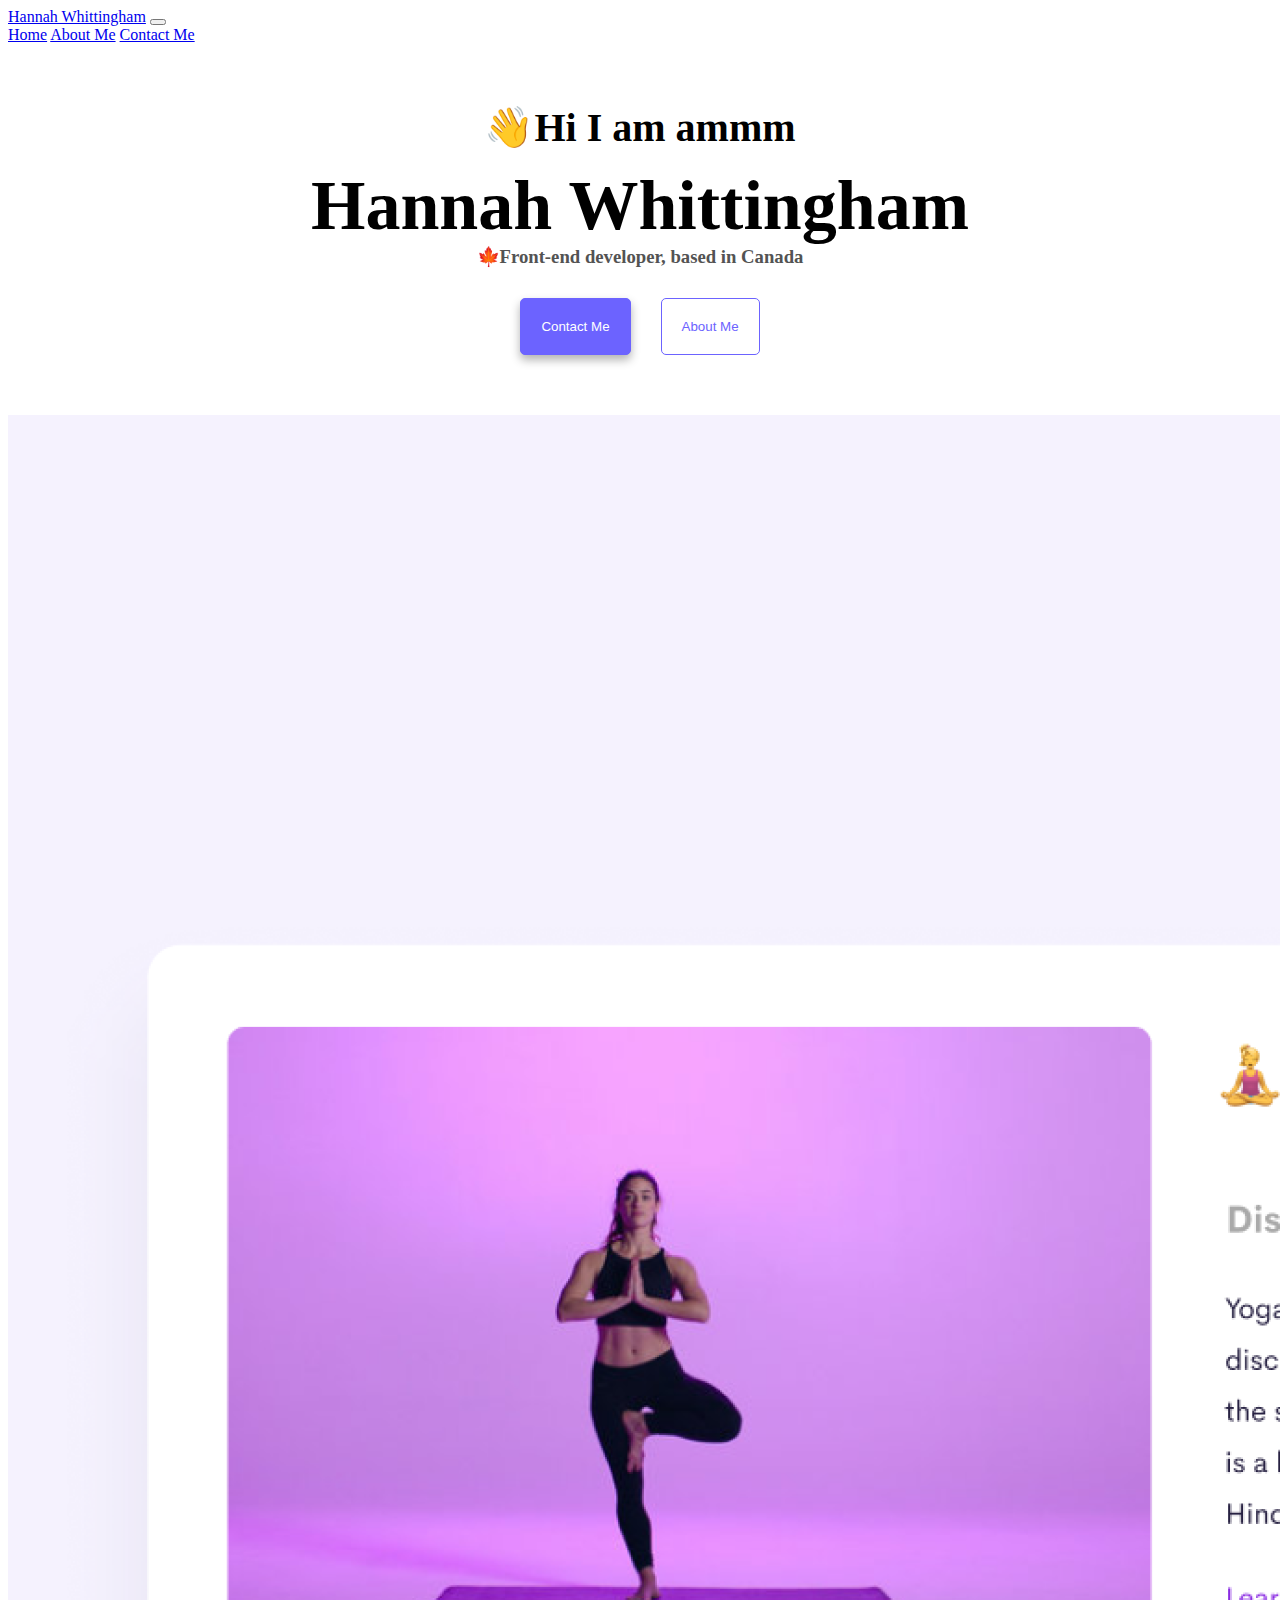
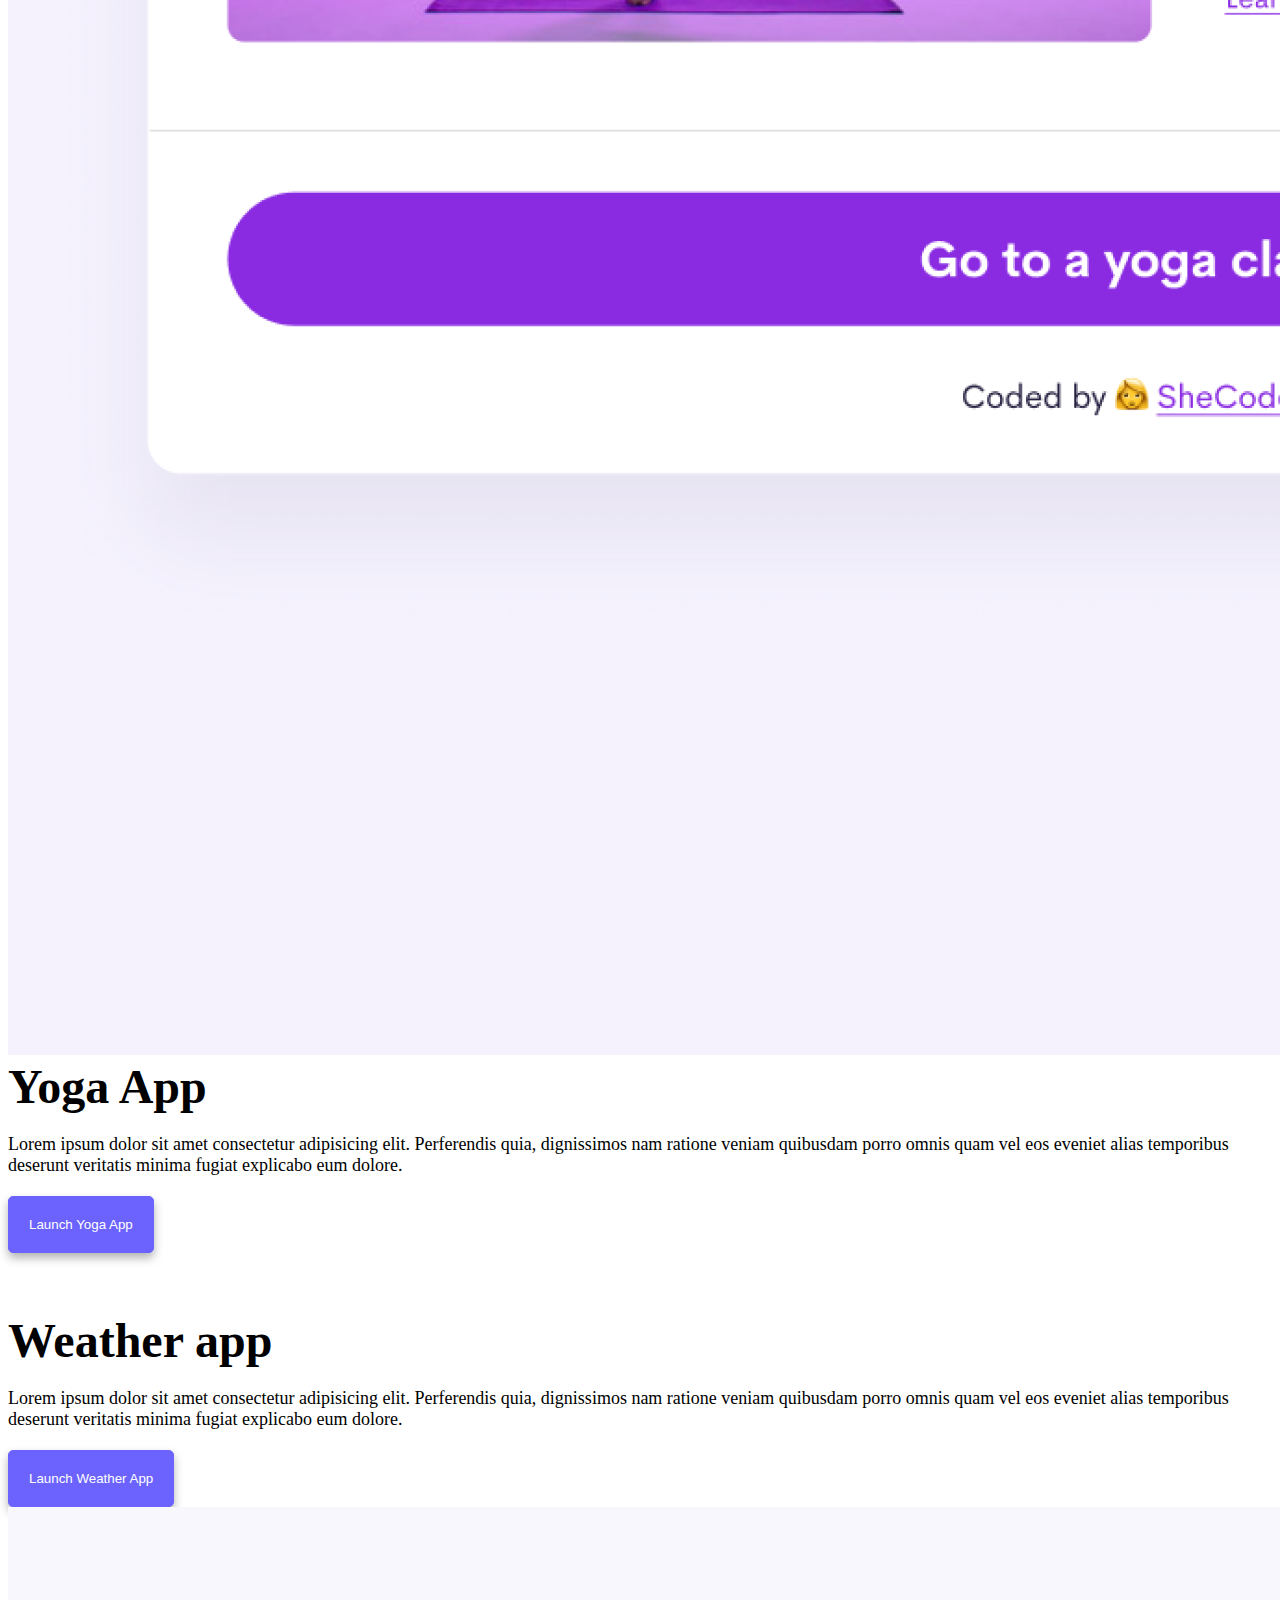
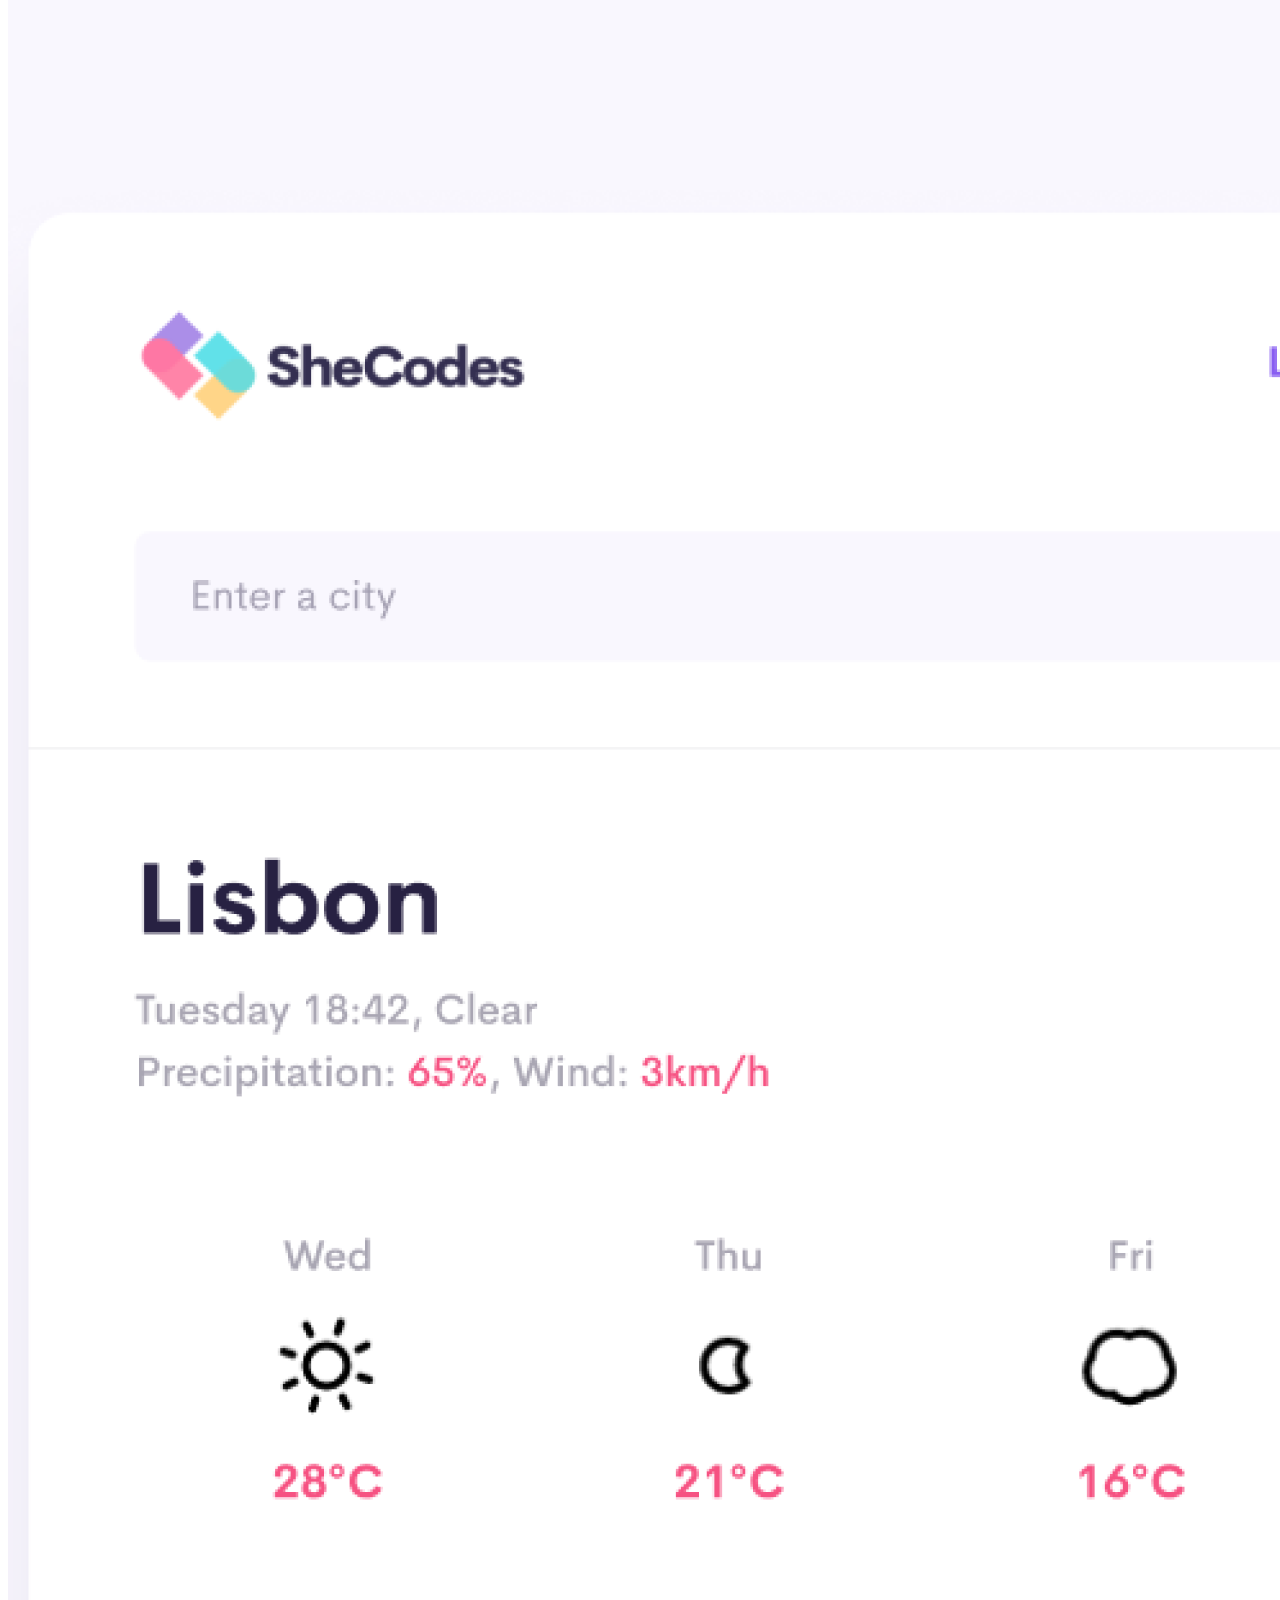
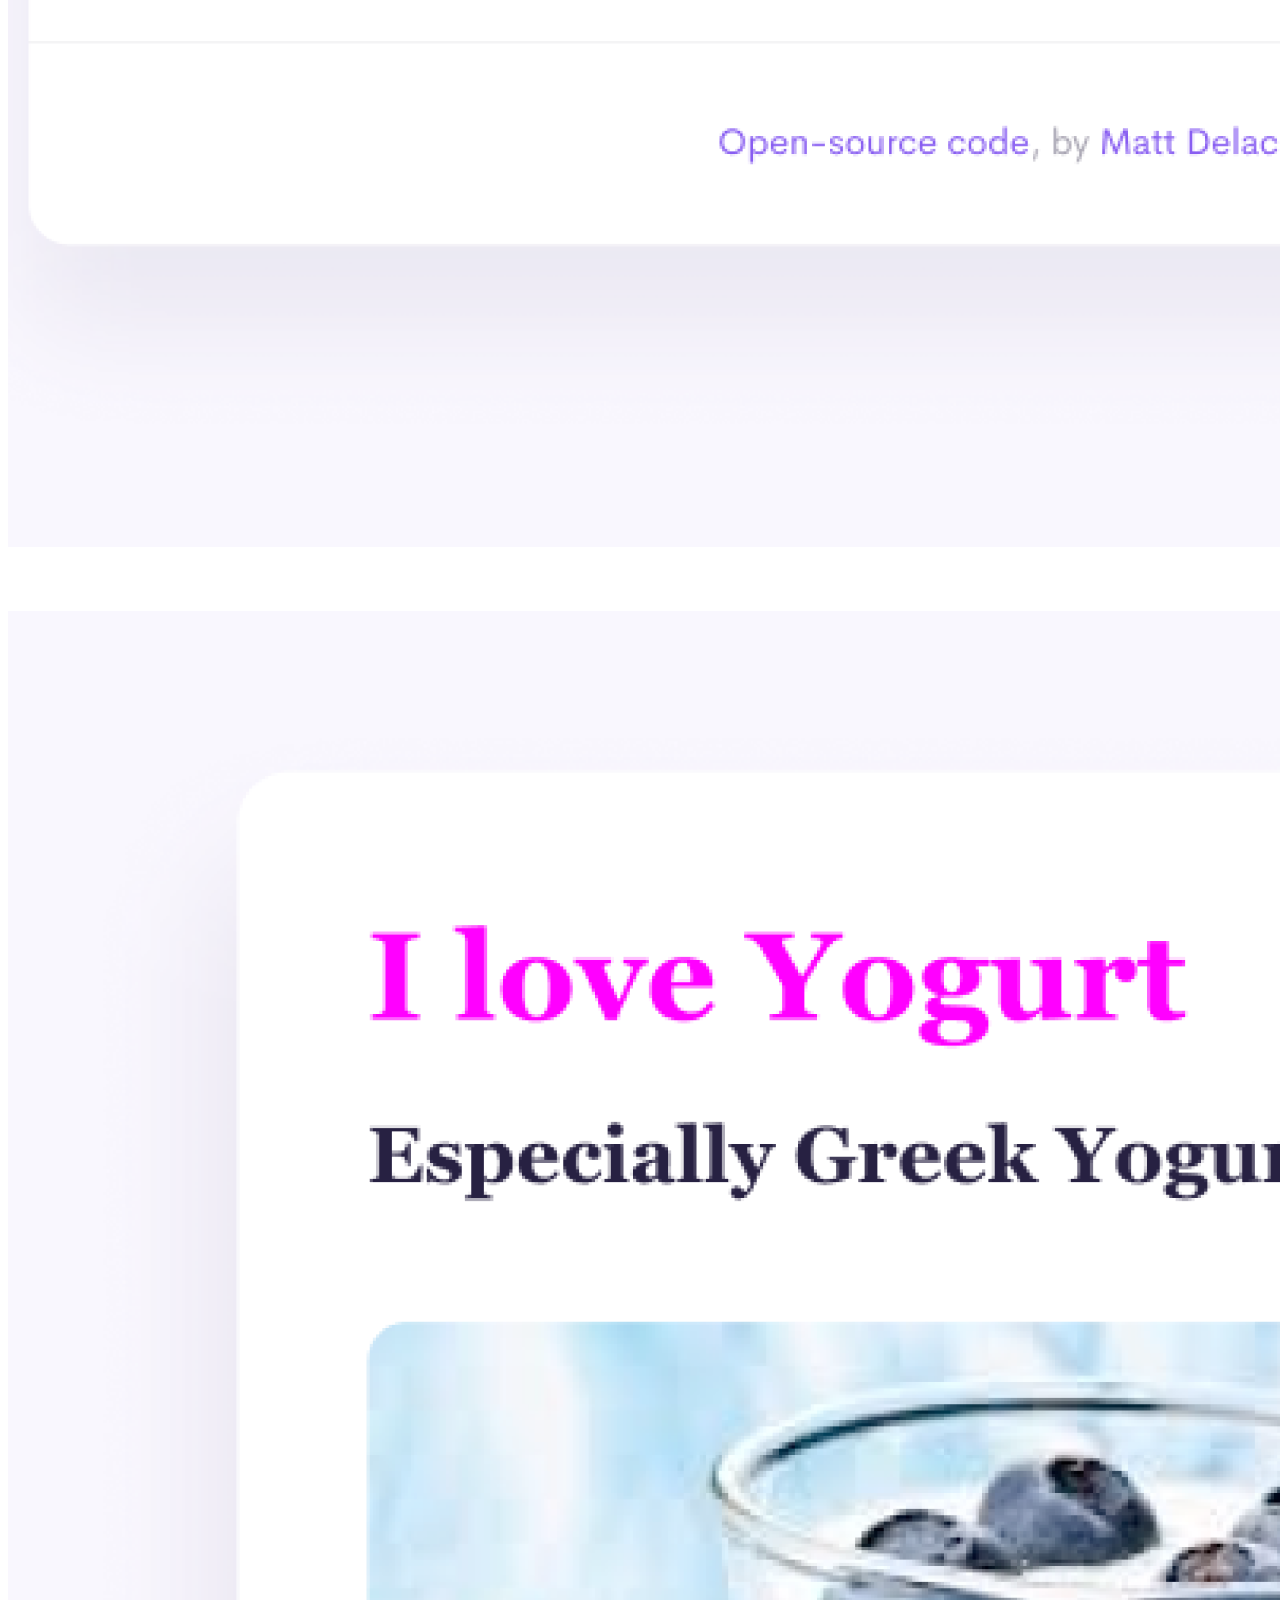
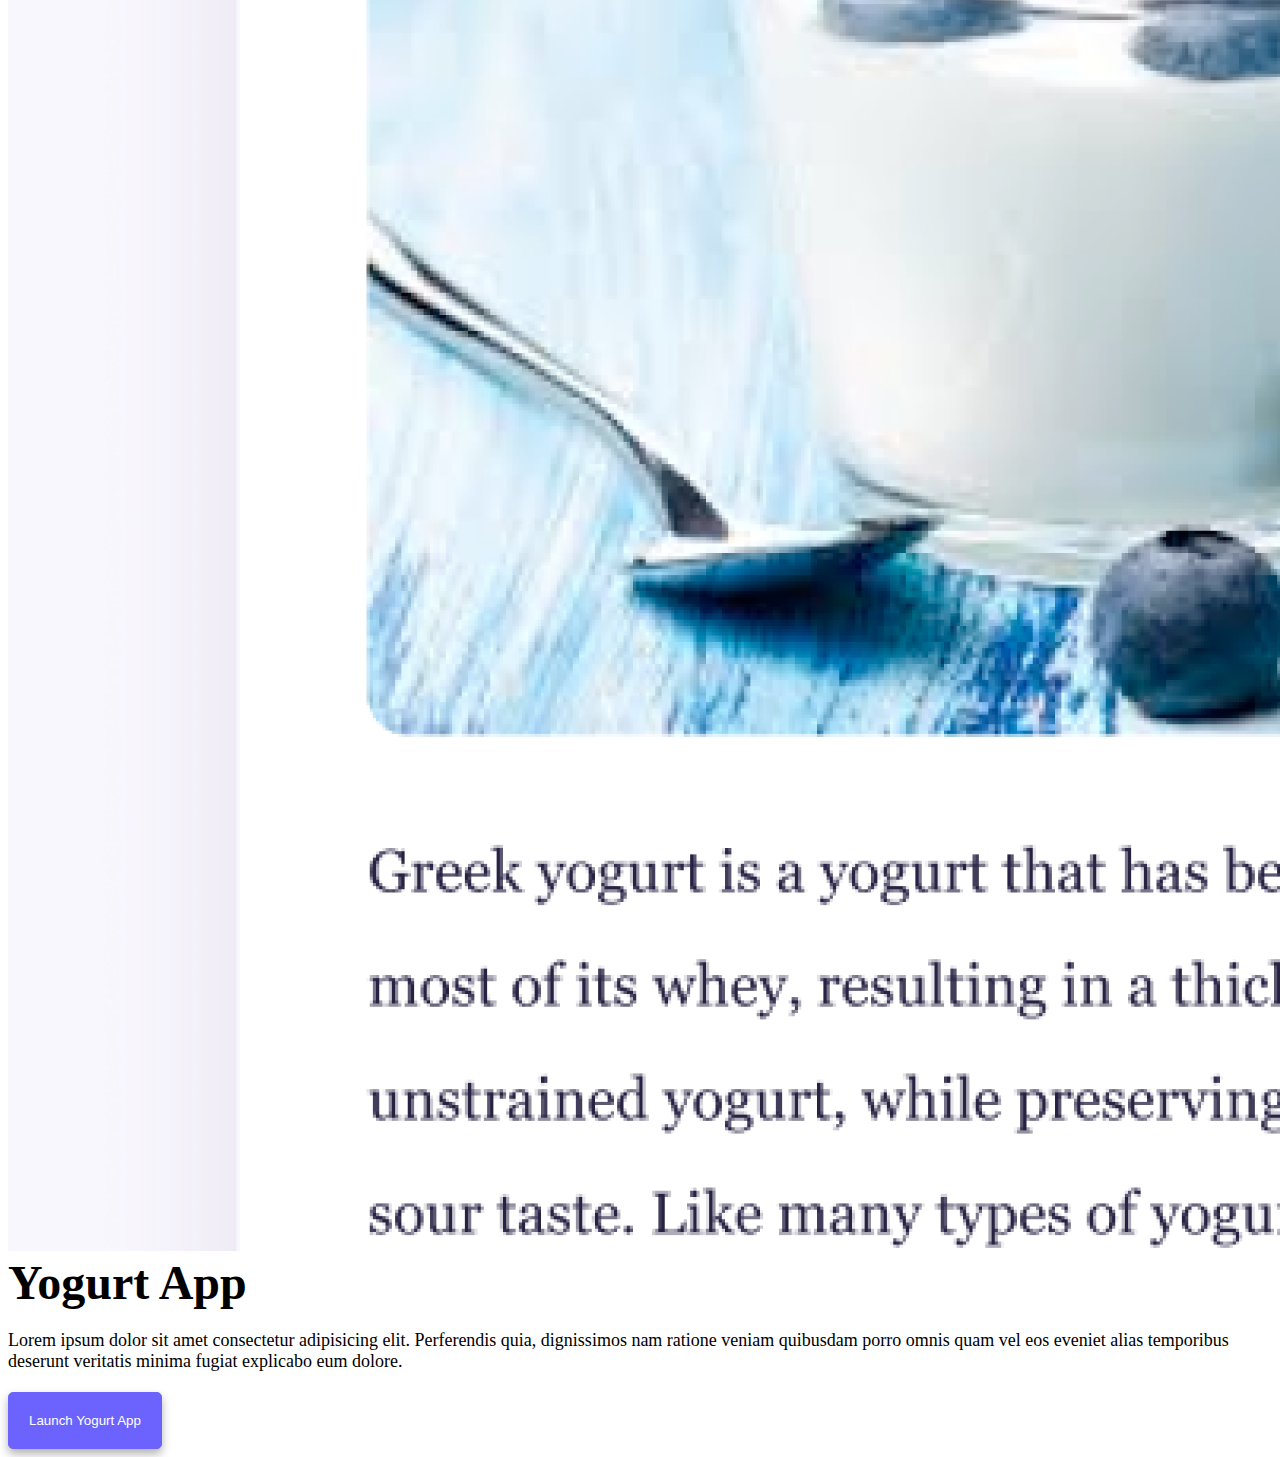
==== index.html @ a4341718 "Adding my previous project to github" ====
<!DOCTYPE html>
<html lang="en">
  <head>
    <meta charset="UTF-8" />
    <meta http-equiv="X-UA-Compatible" content="IE=edge" />
    <meta name="viewport" content="width=device-width, initial-scale=1.0" />
    <title>Responsive Week 2 Homework</title>

    <link
      href="https://cdn.jsdelivr.net/npm/bootstrap@5.1.2/dist/css/bootstrap.min.css"
      rel="stylesheet"
      integrity="sha384-uWxY/CJNBR+1zjPWmfnSnVxwRheevXITnMqoEIeG1LJrdI0GlVs/9cVSyPYXdcSF"
      crossorigin="anonymous"
    />
    <script
      src="https://cdn.jsdelivr.net/npm/bootstrap@5.1.2/dist/js/bootstrap.bundle.min.js"
      integrity="sha384-kQtW33rZJAHjgefvhyyzcGF3C5TFyBQBA13V1RKPf4uH+bwyzQxZ6CmMZHmNBEfJ"
      crossorigin="anonymous"
    ></script>
    <link rel="stylesheet" href="src/styles.css" />
  </head>
  <body>
    <nav class="navbar navbar-expand-lg navbar-light bg-light">
      <div class="container-fluid">
        <a class="navbar-brand" href="index.html">Hannah Whittingham</a>
        <button
          class="navbar-toggler"
          type="button"
          data-bs-toggle="collapse"
          data-bs-target="#navbarNavAltMarkup"
          aria-controls="navbarNavAltMarkup"
          aria-expanded="false"
          aria-label="Toggle navigation"
        >
          <span class="navbar-toggler-icon"></span>
        </button>
        <div class="collapse navbar-collapse" id="navbarNavAltMarkup">
          <div class="navbar-nav">
            <a class="nav-link active" aria-current="page" href="index.html">Home</a>
            <a class="nav-link" href="about/about.html">About Me</a>
            <a class="nav-link" href="#">Contact Me</a>
          </div>
        </div>
      </div>
    </nav>
    <h2 id="important">👋Hi I am ammm</h2>
    <h1>Hannah Whittingham</h1>
    <h3>🍁Front-end developer, based in Canada</h3>
    <div class="font-buttons">
      <a href="about/about.html"
        ><button class="contact-me">Contact Me</button></a
      >
      <a href="about/about.html"><button class="about-me">About Me</button></a>
    </div>
    <div class="yoga-app container">
      <div class="row">
        <div class="col-6">
          <img src="images/image2.png" class="img-fluid rounded" />
        </div>
        <div class="col-6">
          <h2 class="app-header">Yoga App</h2>
          <p class="app-text">
            Lorem ipsum dolor sit amet consectetur adipisicing elit. Perferendis
            quia, dignissimos nam ratione veniam quibusdam porro omnis quam vel
            eos eveniet alias temporibus deserunt veritatis minima fugiat
            explicabo eum dolore.
          </p>
          <button class="contact-me"><a class="button-hype" href="#important">Launch Yoga App</a></button></a
      >
      </div>
    </div>
    <div class="weather-app container">
      <div class="row">
        <div class="col-6">
          <h2 class="app-header">Weather app</h2>
          <p class="app-text">
            Lorem ipsum dolor sit amet consectetur adipisicing elit. Perferendis
            quia, dignissimos nam ratione veniam quibusdam porro omnis quam vel
            eos eveniet alias temporibus deserunt veritatis minima fugiat
            explicabo eum dolore.
          </p>
          <button class="contact-me"><a class="button-hype" href="#important">Launch Weather App</a></button></a
      >
      </div>
      <div class="col-6">
          <img src="images/image1.png" class="img-fluid rounded" />
        </div>
        
      </div>
    </div>
    <div class="yoga-app container">
      <div class="row">
        <div class="col-6">
          <img src="images/image3.png" class="img-fluid rounded" />
        </div>
        <div class="col-6">
          <h2 class="app-header">Yogurt App</h2>
          <p class="app-text">
            Lorem ipsum dolor sit amet consectetur adipisicing elit. Perferendis
            quia, dignissimos nam ratione veniam quibusdam porro omnis quam vel
            eos eveniet alias temporibus deserunt veritatis minima fugiat
            explicabo eum dolore.
          </p>
          <button class="contact-me"><a class="button-hype" href="#important">Launch Yogurt App</a></button></a
      >
      </div>
    </div>
  </body>
</html>
---- src/styles.css ----
:root {
  --primary-color: #6c63ff;
  --secondary-color: #f5f2fe;
  --third-color: rgb(83, 83, 83);
  --box-shadow: 0 5px 10px rgba(0, 0, 0, 0.3);
  --app-text-align: left;
}

h2 {
  margin-top: 60px;
  font-size: 40px;
  text-align: center;
  margin-bottom: 0px;
}

h1 {
  font-size: 70px;
  text-align: center;
  margin-bottom: 0px;
  margin-top: 15px;
}

h3 {
  margin-top: 0px;
  text-align: center;
  color: var(--third-color);
  margin-bottom: 30px;
}

h4 {
  margin-top: 50px;
  text-align: center;
  color: var(--third-color);
  margin-bottom: 30px;
}

.font-buttons {
  display: flex;
  justify-content: center;
}

.contact-me {
  color: #ffffff;
  margin-right: 15px;
  padding: 20px;
  border: 1px solid #6c63ff;
  box-shadow: var(--box-shadow);
  background: #6c63ff;
  border-radius: 5px;
  cursor: pointer;
}

.about-me {
  color: #6c63ff;
  margin-left: 15px;
  padding: 20px;
  border: 1px solid #6c63ff;
  cursor: pointer;

  background: transparent;
  border-radius: 5px;
}

.about-me-content {
  display: flex;
  justify-content: space-evenly;
  line-height: 1.5;
  text-align: center;
}

.box-left {
  background: #6b63ff31;
  padding: 20px;
  margin: 15px 15px 15px 300px;
}

.box-right {
  background: #6b63ff31;
  padding: 20px;
  margin: 15px 300px 15px 15px;
}

.backto {
  text-align: center;
}

.yoga-app,
.weather-app,
.yogurt-app {
  margin-top: 60px;
}

.app-header {
  text-align: var(--app-text-align);
  font-size: 48px;
  margin-top: 0px;
}

.app-text {
  margin-top: 20px;
  margin-bottom: 20px;
  font-size: 18px;
}

.button-hype {
  color: white;
  text-decoration: none;
}

.about-me-text {
  font-size: 18px;
  padding: 10px;
}

.about-pic {
  max-width: 420px;
}

.row {
  width: 100%;
  max-width: 100%;
}
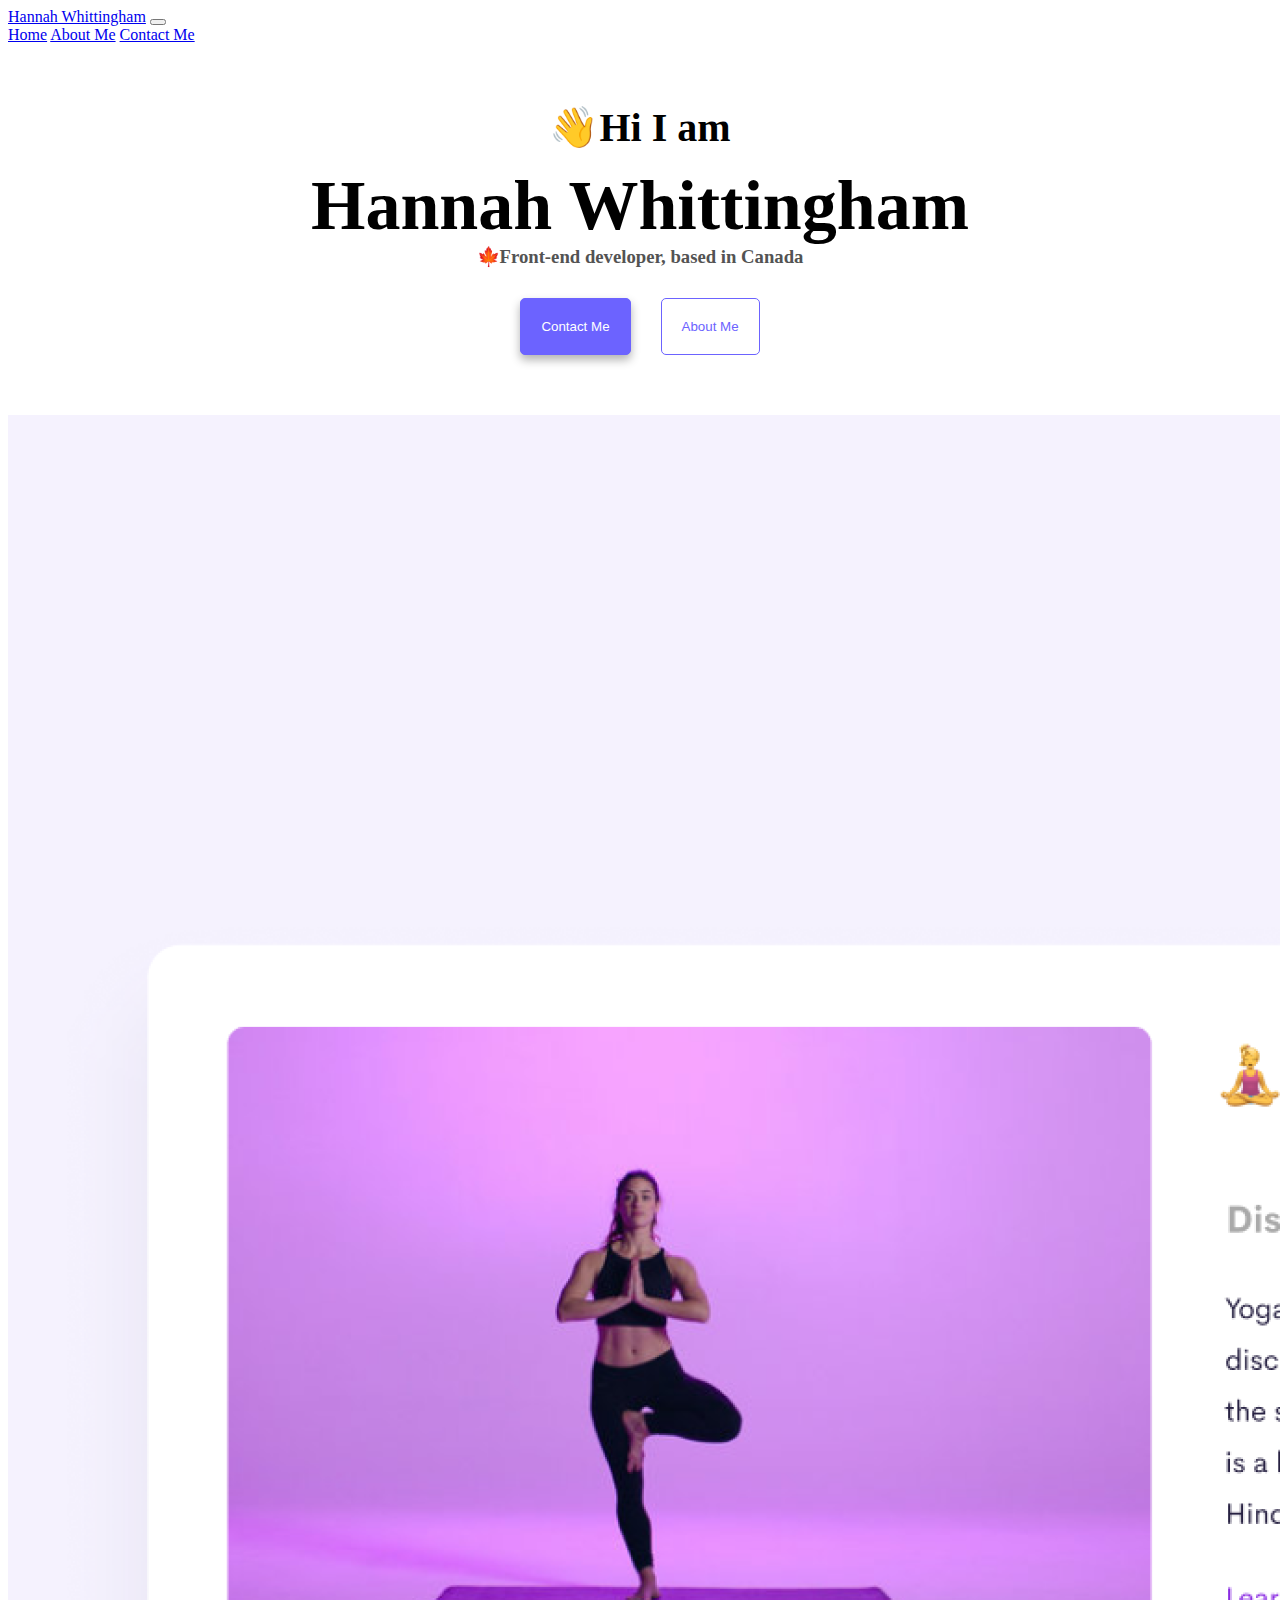
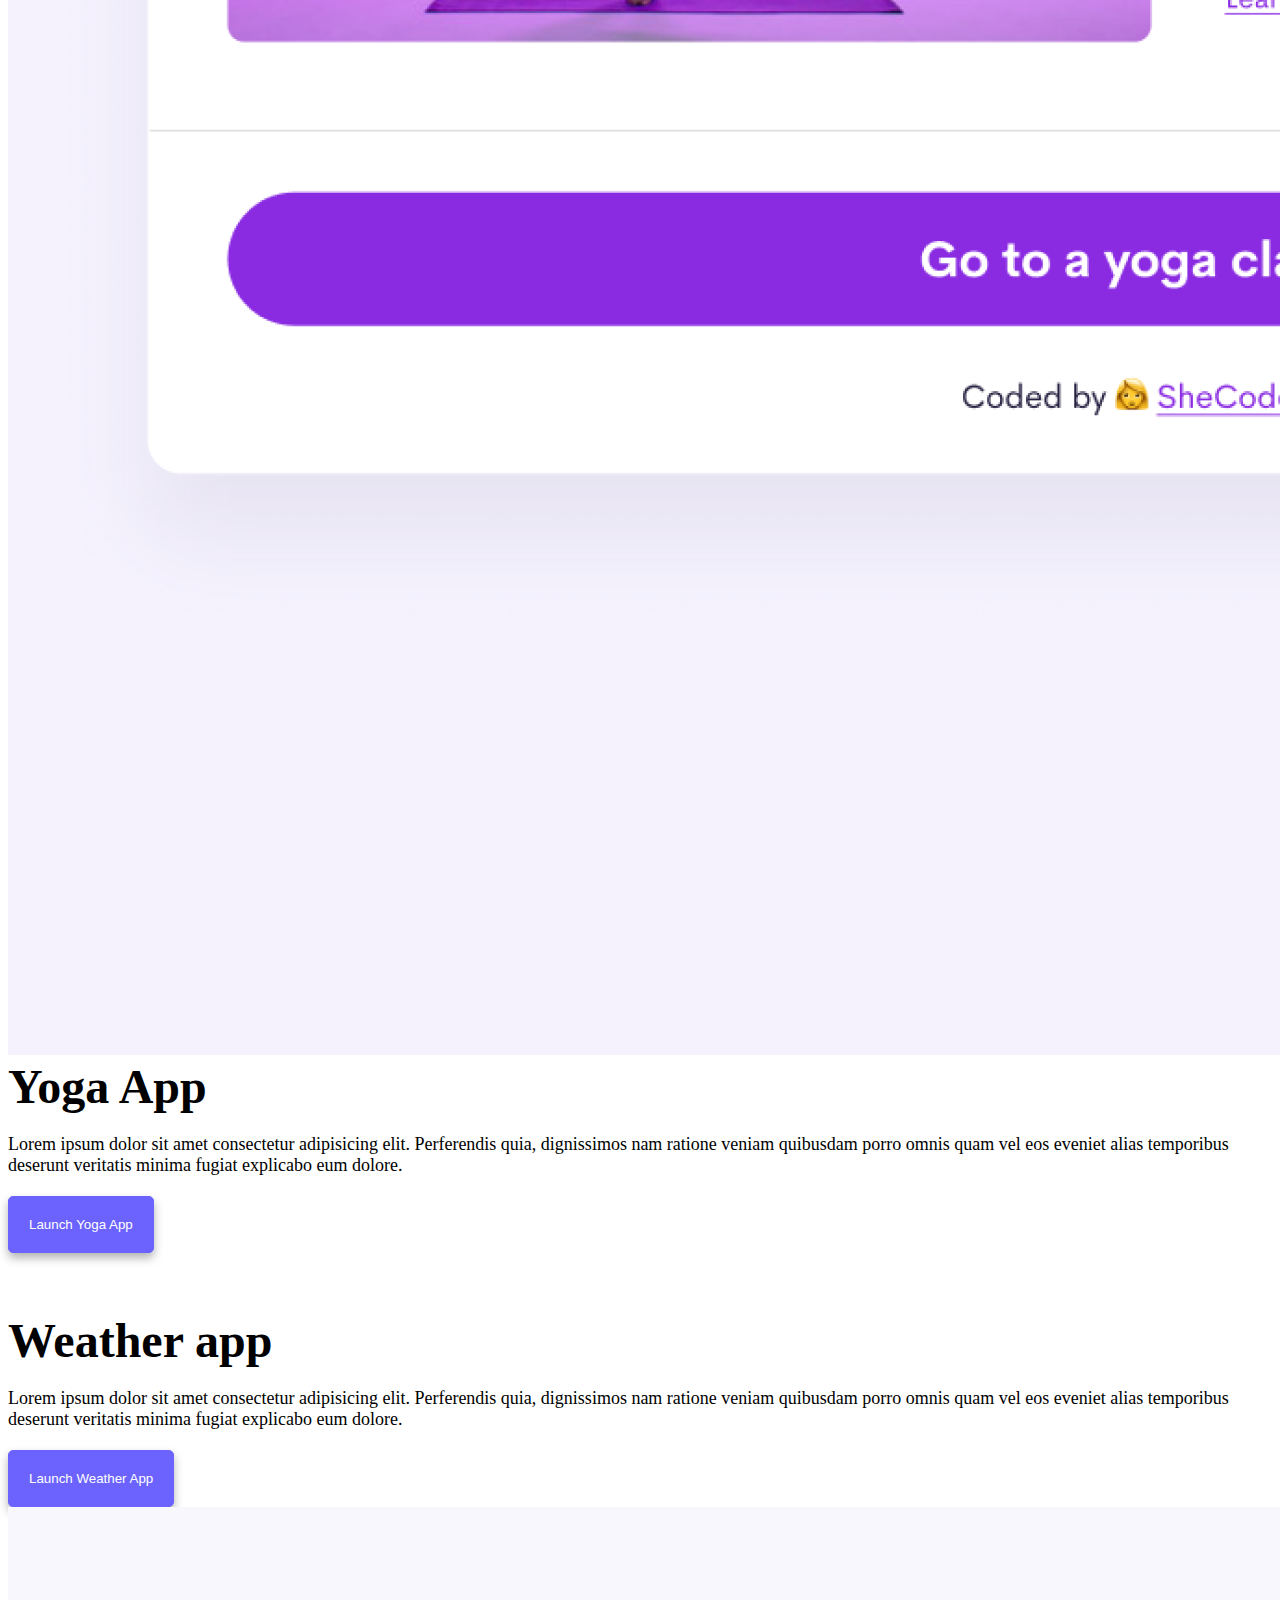
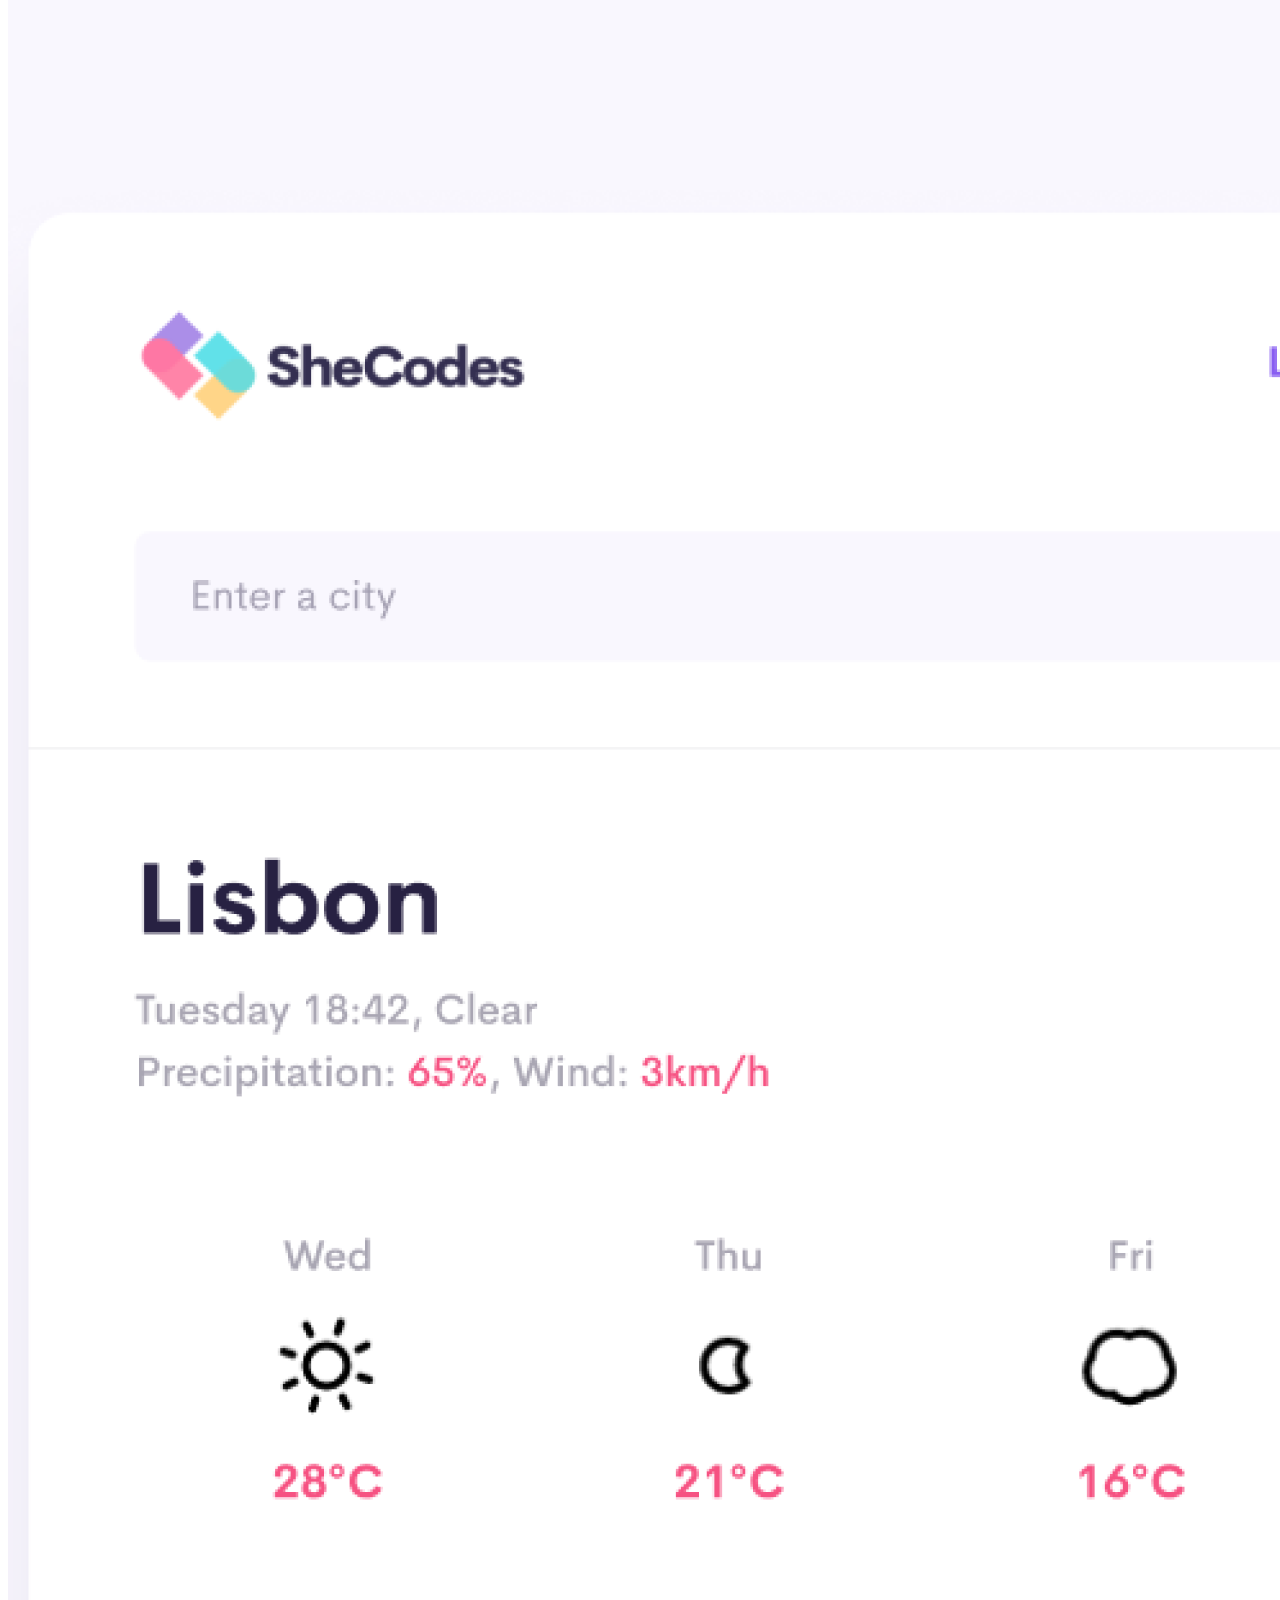
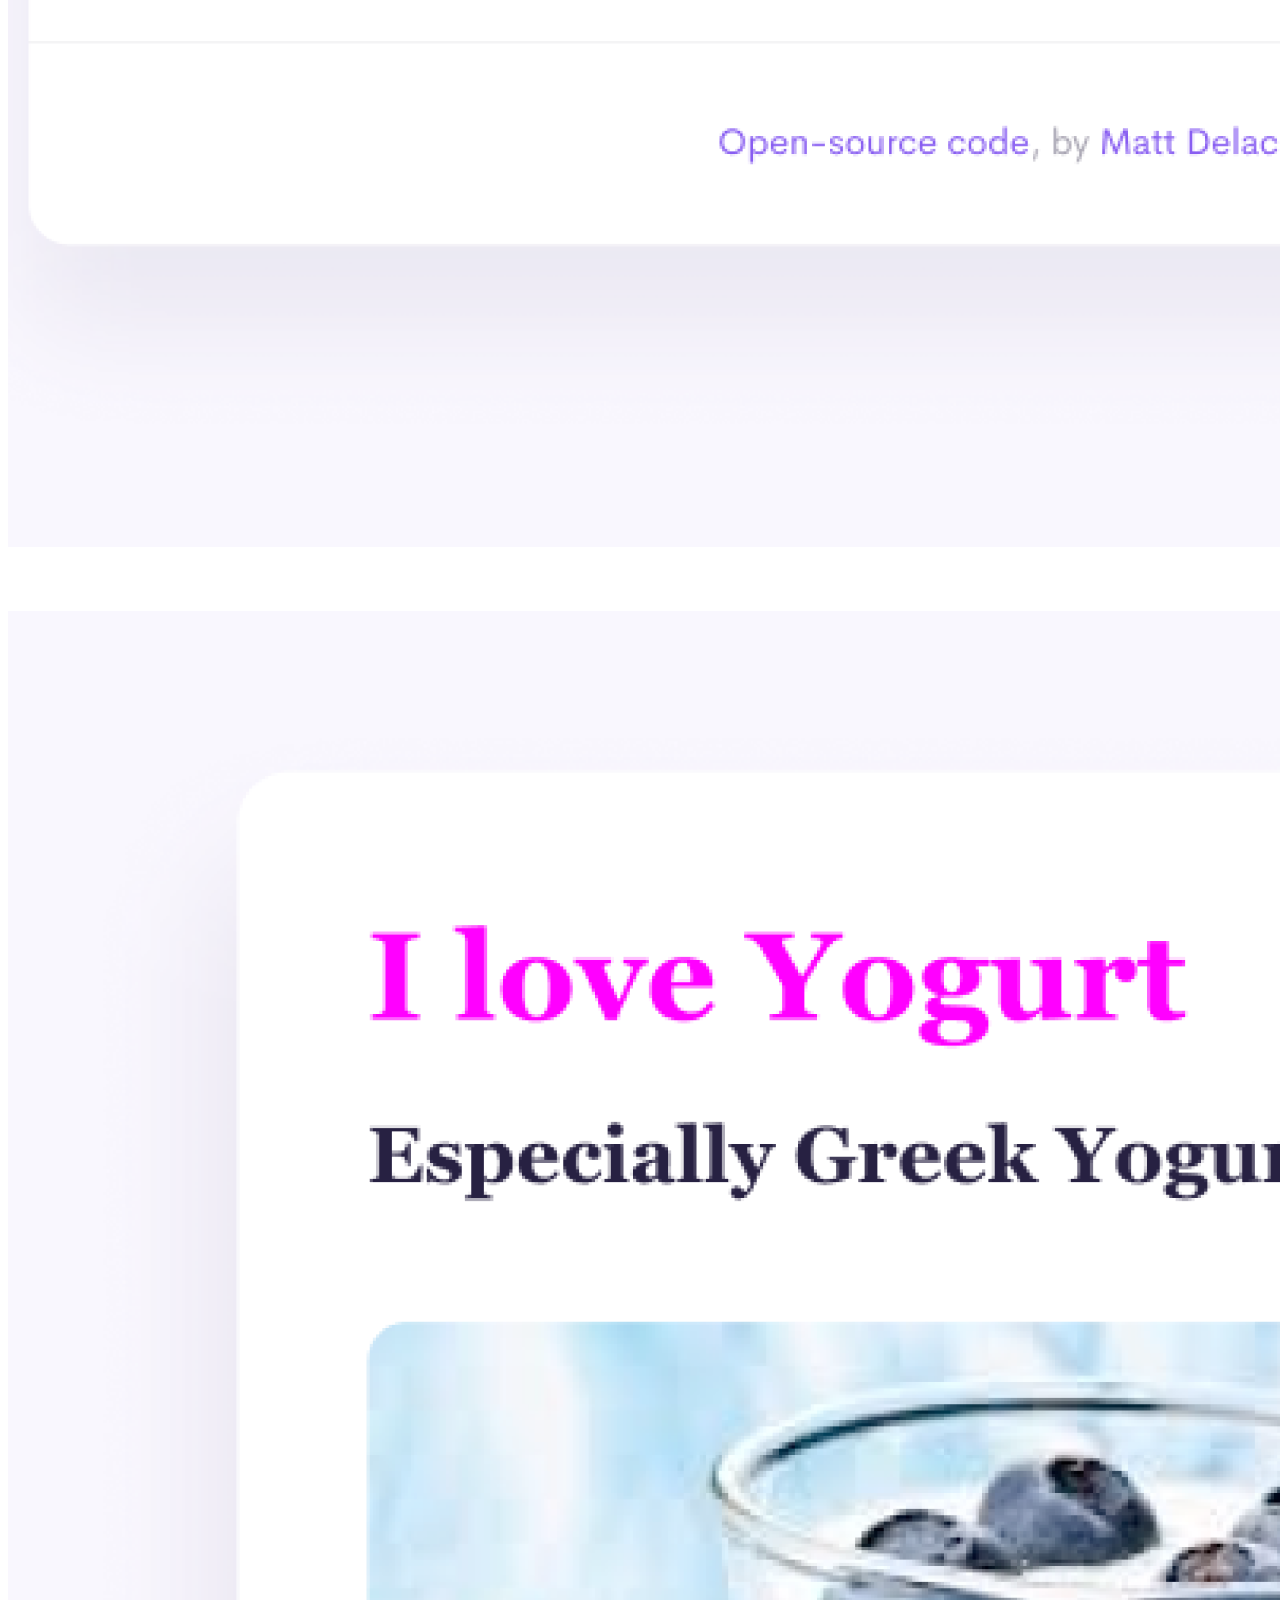
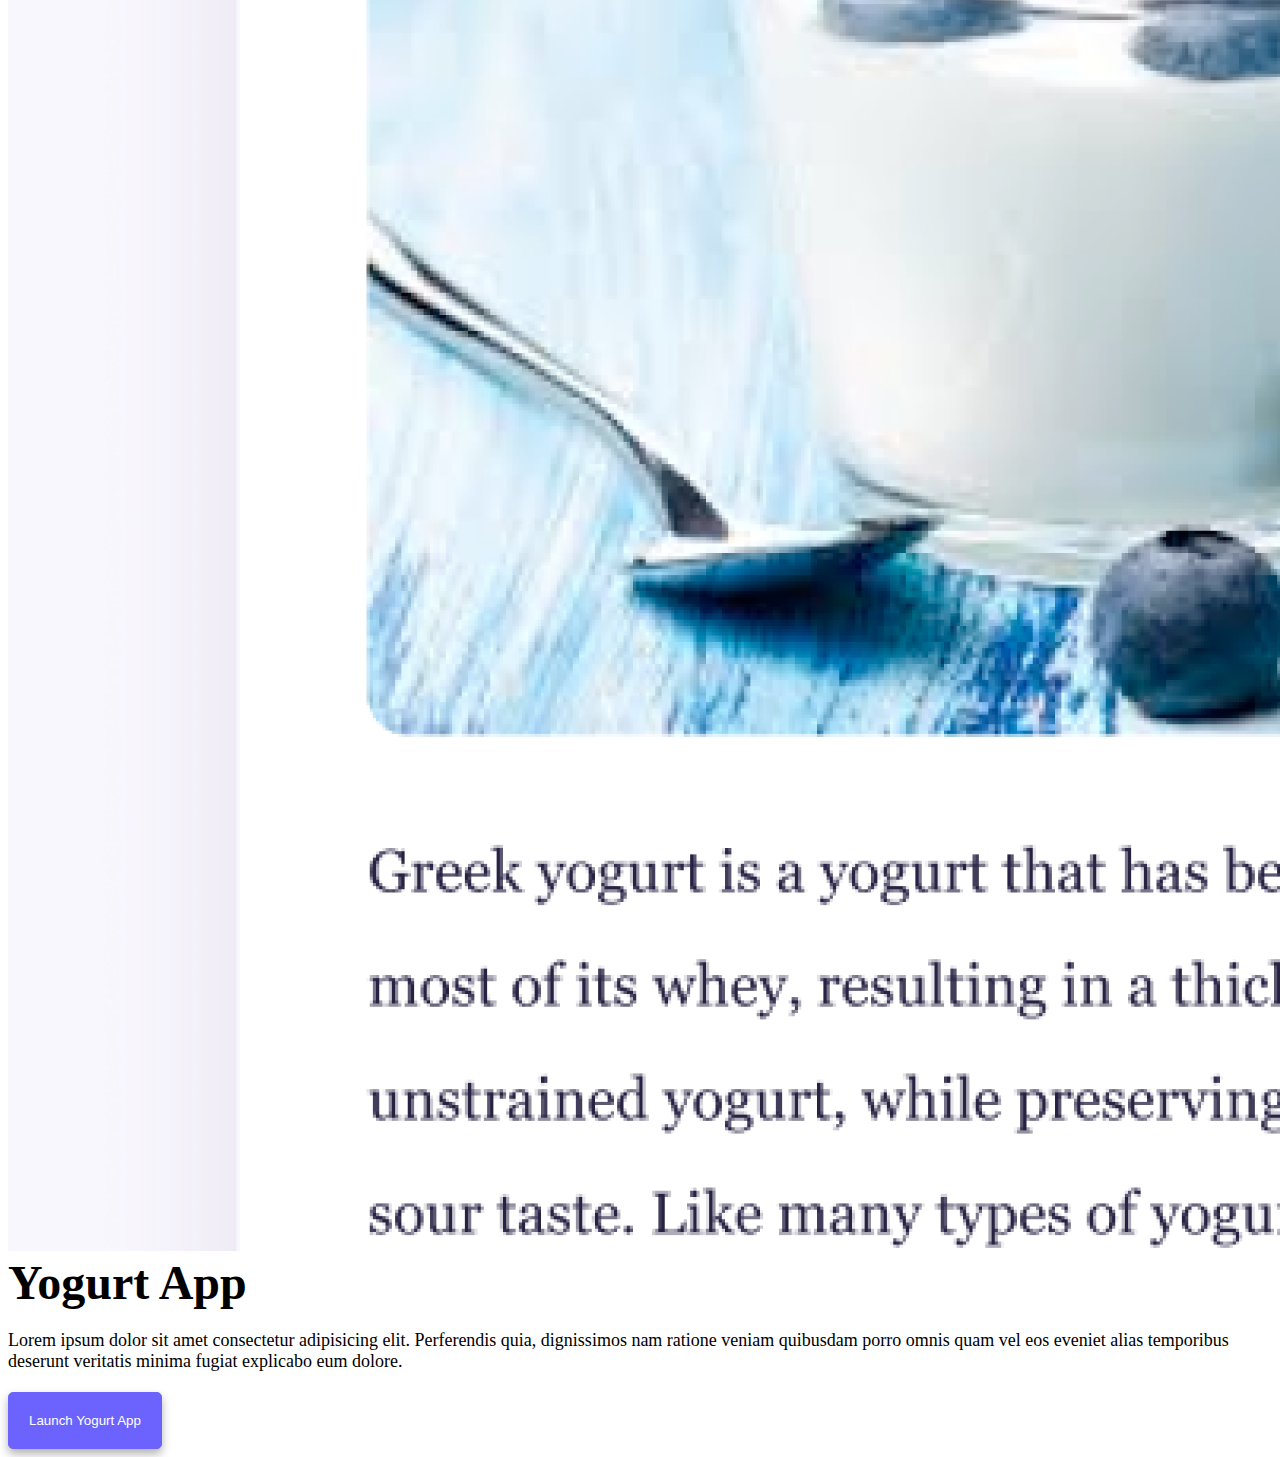
==== commit 6b7c7c15: "Updates trying to make it responsive" ====
--- a/index.html
+++ b/index.html
@@ -43,7 +43,7 @@
         </div>
       </div>
     </nav>
-    <h2 id="important">👋Hi I am ammm</h2>
+    <h2 id="important">👋Hi I am</h2>
     <h1>Hannah Whittingham</h1>
     <h3>🍁Front-end developer, based in Canada</h3>
     <div class="font-buttons">
@@ -55,7 +55,7 @@
     <div class="yoga-app container">
       <div class="row">
         <div class="col-6">
-          <img src="images/image2.png" class="img-fluid rounded" />
+          <img src="images/image2.png" class="img-fluid rounded main-images" />
         </div>
         <div class="col-6">
           <h2 class="app-header">Yoga App</h2>
@@ -65,7 +65,7 @@
             eos eveniet alias temporibus deserunt veritatis minima fugiat
             explicabo eum dolore.
           </p>
-          <button class="contact-me"><a class="button-hype" href="#important">Launch Yoga App</a></button></a
+          <button class="launch-buttons"><a class="button-hype" href="#important">Launch Yoga App</a></button></a
       >
       </div>
     </div>
@@ -79,11 +79,11 @@
             eos eveniet alias temporibus deserunt veritatis minima fugiat
             explicabo eum dolore.
           </p>
-          <button class="contact-me"><a class="button-hype" href="#important">Launch Weather App</a></button></a
+          <button class="launch-buttons"><a class="button-hype" href="#important">Launch Weather App</a></button></a
       >
       </div>
       <div class="col-6">
-          <img src="images/image1.png" class="img-fluid rounded" />
+          <img src="images/image1.png" class="img-fluid rounded main-images" />
         </div>
         
       </div>
@@ -91,7 +91,7 @@
     <div class="yoga-app container">
       <div class="row">
         <div class="col-6">
-          <img src="images/image3.png" class="img-fluid rounded" />
+          <img src="images/image3.png" class="img-fluid rounded main-images" />
         </div>
         <div class="col-6">
           <h2 class="app-header">Yogurt App</h2>
@@ -101,7 +101,7 @@
             eos eveniet alias temporibus deserunt veritatis minima fugiat
             explicabo eum dolore.
           </p>
-          <button class="contact-me"><a class="button-hype" href="#important">Launch Yogurt App</a></button></a
+          <button class="launch-buttons"><a class="button-hype" href="#important">Launch Yogurt App</a></button></a
       >
       </div>
     </div>
--- a/src/styles.css
+++ b/src/styles.css
@@ -40,6 +40,17 @@
 }
 
 .contact-me {
+  color: #ffffff;
+  margin-right: 15px;
+  padding: 20px;
+  border: 1px solid #6c63ff;
+  box-shadow: var(--box-shadow);
+  background: #6c63ff;
+  border-radius: 5px;
+  cursor: pointer;
+}
+
+.launch-buttons {
   color: #ffffff;
   margin-right: 15px;
   padding: 20px;
@@ -120,3 +131,25 @@
   width: 100%;
   max-width: 100%;
 }
+
+@media (max-width: 1000px) {
+  h1 {
+    color: red;
+  }
+
+  .launch-buttons {
+    color: #ffffff;
+    margin-right: 15px;
+    padding: 15px;
+    border: 1px solid #6c63ff;
+    box-shadow: var(--box-shadow);
+    background: #6c63ff;
+    border-radius: 5px;
+    cursor: pointer;
+  }
+
+  .col-6 {
+    flex: 0 0 auto;
+    width: 50%;
+  }
+}
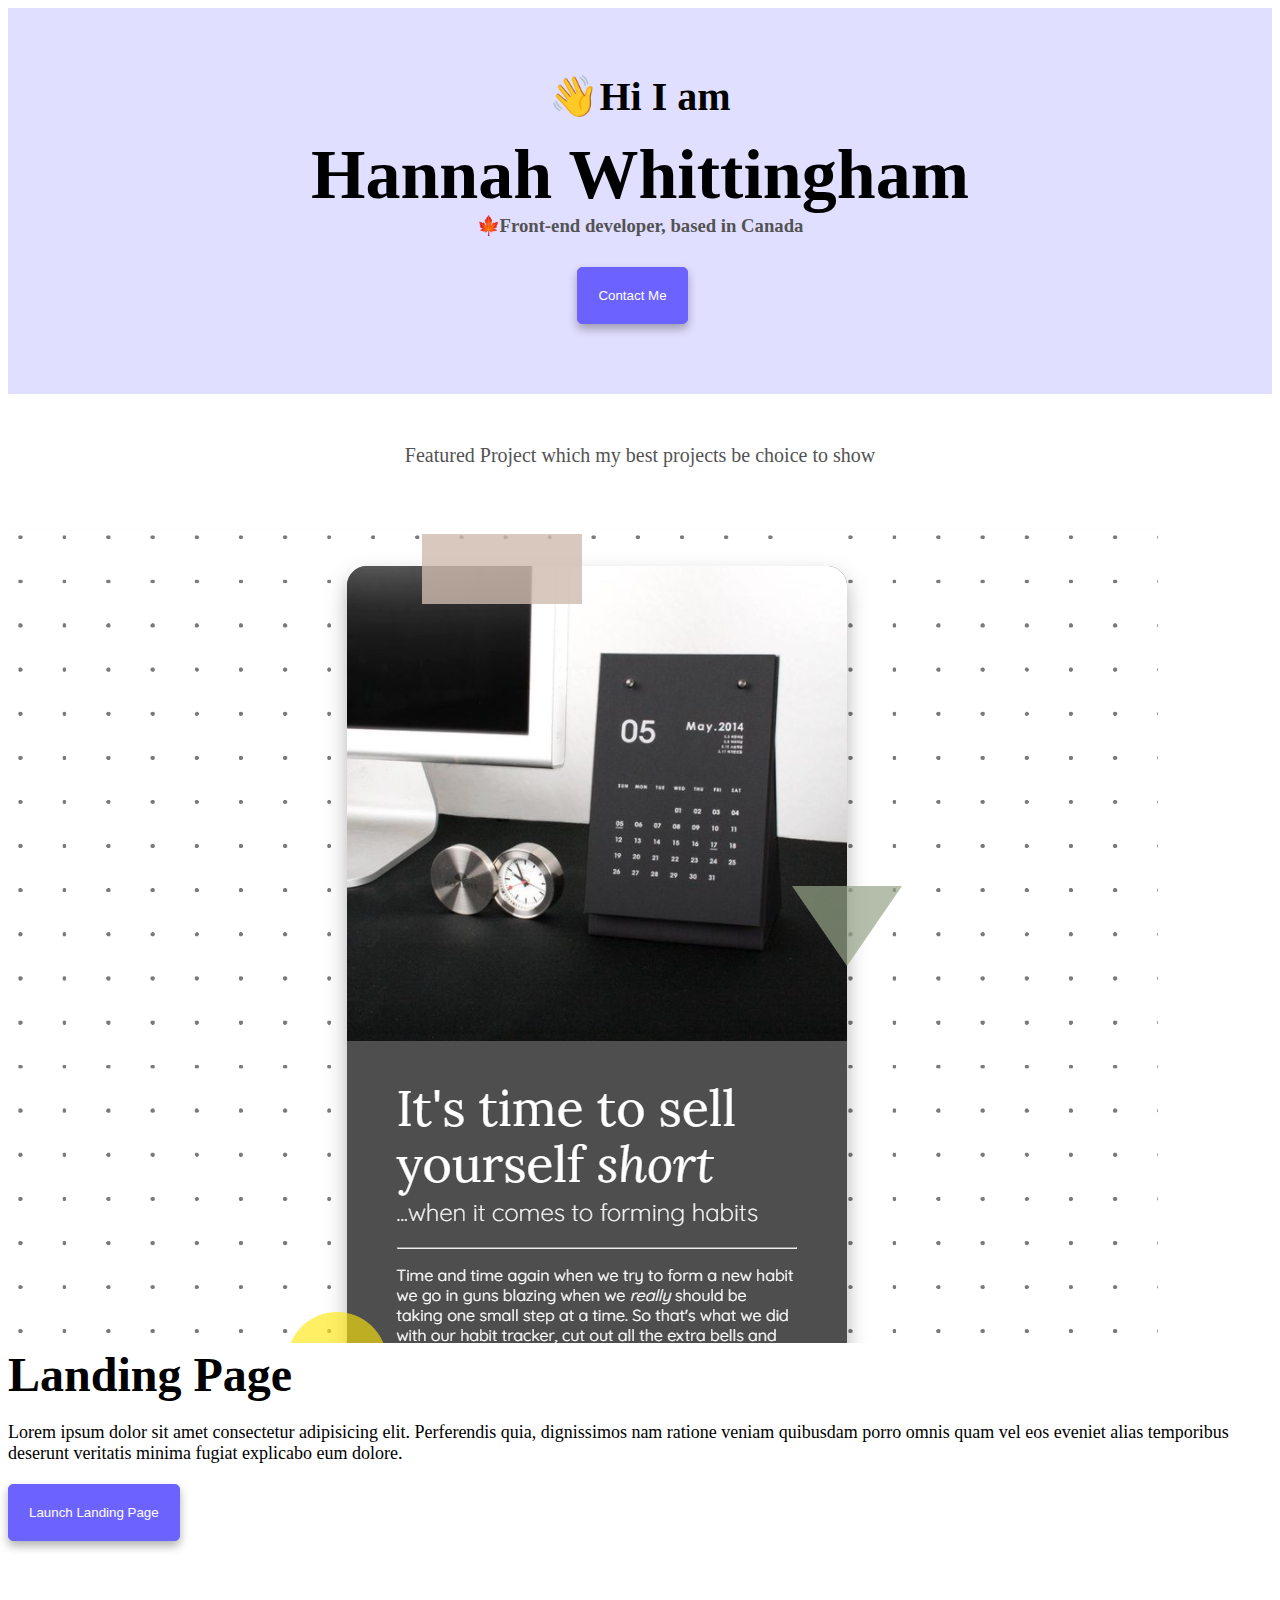
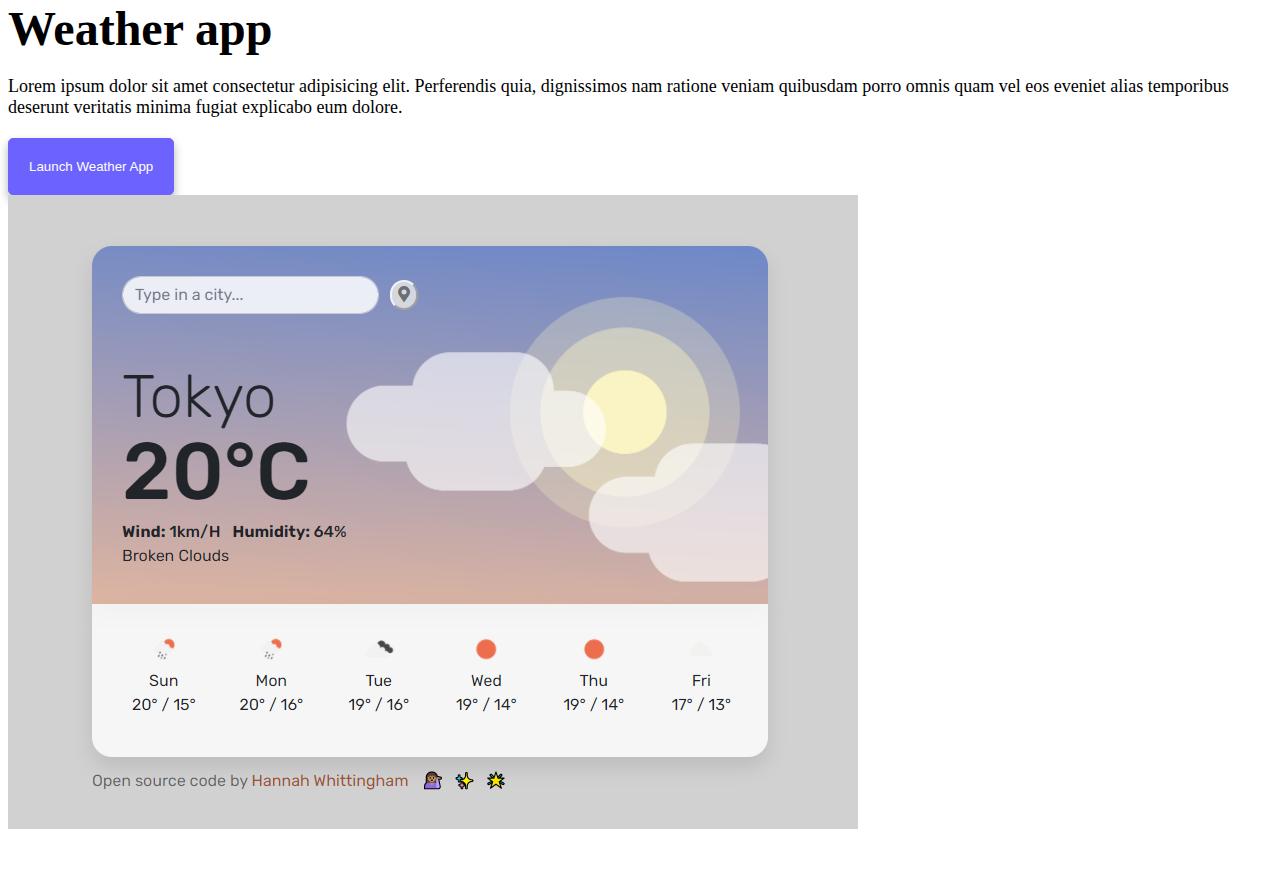
==== commit c5d3c034: "Updating eveeerything" ====
--- a/index.html
+++ b/index.html
@@ -4,74 +4,49 @@
     <meta charset="UTF-8" />
     <meta http-equiv="X-UA-Compatible" content="IE=edge" />
     <meta name="viewport" content="width=device-width, initial-scale=1.0" />
-    <title>Responsive Week 2 Homework</title>
-
+    <title>SheCodes Responsive Week 3 Homework - Hannah Whittingham</title>
+<meta name="description" content="Hannah Whittingham is offering front-end developer servics. Explore to see her work and how she can assist you!">
     <link
       href="https://cdn.jsdelivr.net/npm/bootstrap@5.1.2/dist/css/bootstrap.min.css"
       rel="stylesheet"
       integrity="sha384-uWxY/CJNBR+1zjPWmfnSnVxwRheevXITnMqoEIeG1LJrdI0GlVs/9cVSyPYXdcSF"
       crossorigin="anonymous"
     />
-    <script
-      src="https://cdn.jsdelivr.net/npm/bootstrap@5.1.2/dist/js/bootstrap.bundle.min.js"
-      integrity="sha384-kQtW33rZJAHjgefvhyyzcGF3C5TFyBQBA13V1RKPf4uH+bwyzQxZ6CmMZHmNBEfJ"
-      crossorigin="anonymous"
-    ></script>
     <link rel="stylesheet" href="src/styles.css" />
   </head>
   <body>
-    <nav class="navbar navbar-expand-lg navbar-light bg-light">
-      <div class="container-fluid">
-        <a class="navbar-brand" href="index.html">Hannah Whittingham</a>
-        <button
-          class="navbar-toggler"
-          type="button"
-          data-bs-toggle="collapse"
-          data-bs-target="#navbarNavAltMarkup"
-          aria-controls="navbarNavAltMarkup"
-          aria-expanded="false"
-          aria-label="Toggle navigation"
-        >
-          <span class="navbar-toggler-icon"></span>
-        </button>
-        <div class="collapse navbar-collapse" id="navbarNavAltMarkup">
-          <div class="navbar-nav">
-            <a class="nav-link active" aria-current="page" href="index.html">Home</a>
-            <a class="nav-link" href="about/about.html">About Me</a>
-            <a class="nav-link" href="#">Contact Me</a>
-          </div>
-        </div>
-      </div>
-    </nav>
+    <div class="hero">
     <h2 id="important">👋Hi I am</h2>
     <h1>Hannah Whittingham</h1>
     <h3>🍁Front-end developer, based in Canada</h3>
     <div class="font-buttons">
-      <a href="about/about.html"
-        ><button class="contact-me">Contact Me</button></a
+      <a href="contact/contact.html"
+        ><button class="contact-me" title="Contact Hannah Whittingham">Contact Me</button></a
       >
-      <a href="about/about.html"><button class="about-me">About Me</button></a>
     </div>
+    </div>
+    <h3 class="feat-project">Featured Project which my best projects be choice to show</h3>
     <div class="yoga-app container">
       <div class="row">
-        <div class="col-6">
-          <img src="images/image2.png" class="img-fluid rounded main-images" />
+        <div class="col-sm-6">
+          <img src="images/landing-page.png" alt="Picture of a yoga app" class="img-fluid rounded main-images d-none d-sm-block" />
         </div>
-        <div class="col-6">
-          <h2 class="app-header">Yoga App</h2>
+        
+        <div class="col-sm-6">
+          <h2 class="app-header">Landing Page</h2>
           <p class="app-text">
             Lorem ipsum dolor sit amet consectetur adipisicing elit. Perferendis
             quia, dignissimos nam ratione veniam quibusdam porro omnis quam vel
             eos eveniet alias temporibus deserunt veritatis minima fugiat
             explicabo eum dolore.
           </p>
-          <button class="launch-buttons"><a class="button-hype" href="#important">Launch Yoga App</a></button></a
-      >
+          <button class="launch-buttons" target="_blank" href="https://www.shecodes.io/workshops/shecodes-basics-2c08e5f7-8f3b-440c-b9a5-8ad15609015e/projects/413895" title="Launch Hannah's Yoga App"><a class="button-hype" target="_blank" href="https://www.shecodes.io/workshops/shecodes-basics-2c08e5f7-8f3b-440c-b9a5-8ad15609015e/projects/413895" title="Launch Hannah's Yoga App">Launch Landing Page</a></button>
+      </div>
       </div>
     </div>
     <div class="weather-app container">
       <div class="row">
-        <div class="col-6">
+        <div class="col-sm-6">
           <h2 class="app-header">Weather app</h2>
           <p class="app-text">
             Lorem ipsum dolor sit amet consectetur adipisicing elit. Perferendis
@@ -79,31 +54,16 @@
             eos eveniet alias temporibus deserunt veritatis minima fugiat
             explicabo eum dolore.
           </p>
-          <button class="launch-buttons"><a class="button-hype" href="#important">Launch Weather App</a></button></a
+          <button class="launch-buttons"><a class="button-hype" target="_blank" href="https://romantic-clarke-3246f6.netlify.app/" title="Launch Hannah's Weather App">Launch Weather App</a></button></a
       >
       </div>
-      <div class="col-6">
-          <img src="images/image1.png" class="img-fluid rounded main-images" />
+      <div class="col-sm-6">
+          <img src="images/weather-app.png" alt="Picture of a weather app" class="img-fluid rounded main-images d-none d-sm-block" />
         </div>
         
       </div>
     </div>
-    <div class="yoga-app container">
-      <div class="row">
-        <div class="col-6">
-          <img src="images/image3.png" class="img-fluid rounded main-images" />
-        </div>
-        <div class="col-6">
-          <h2 class="app-header">Yogurt App</h2>
-          <p class="app-text">
-            Lorem ipsum dolor sit amet consectetur adipisicing elit. Perferendis
-            quia, dignissimos nam ratione veniam quibusdam porro omnis quam vel
-            eos eveniet alias temporibus deserunt veritatis minima fugiat
-            explicabo eum dolore.
-          </p>
-          <button class="launch-buttons"><a class="button-hype" href="#important">Launch Yogurt App</a></button></a
-      >
-      </div>
-    </div>
+    
+    
   </body>
 </html>
--- a/src/styles.css
+++ b/src/styles.css
@@ -6,6 +6,19 @@
   --app-text-align: left;
 }
 
+.hero {
+  background-color: #6b63ff34;
+  top: 0;
+  padding-top: 5px;
+  padding-bottom: 70px;
+}
+
+.feat-project {
+  padding-top: 50px;
+  font-size: 20px;
+  font-weight: 400;
+}
+
 h2 {
   margin-top: 60px;
   font-size: 40px;
@@ -61,6 +74,41 @@
   cursor: pointer;
 }
 
+.launch-buttons:hover {
+  background-color: #6b63ff88;
+  transition: all 200ms ease-in-out;
+  color: #f5f2fe;
+}
+
+a {
+  color: #ffffff;
+  text-decoration: none;
+}
+
+.back-to-home {
+  color: #6c63ff;
+}
+
+.bunny-girl {
+  max-width: 400px;
+  display: block;
+  margin-left: auto;
+  margin-right: auto;
+  margin-bottom: 30px;
+}
+
+.contact-container {
+  text-align: center;
+}
+.contact-line {
+  color: #6c63ff;
+  text-decoration: none;
+}
+
+.contact-me:hover {
+  background-color: #6b63ff88;
+  transition: all 200ms ease-in-out;
+}
 .about-me {
   color: #6c63ff;
   margin-left: 15px;
@@ -99,6 +147,7 @@
 .weather-app,
 .yogurt-app {
   margin-top: 60px;
+  margin-bottom: 40px;
 }
 
 .app-header {
@@ -113,11 +162,6 @@
   font-size: 18px;
 }
 
-.button-hype {
-  color: white;
-  text-decoration: none;
-}
-
 .about-me-text {
   font-size: 18px;
   padding: 10px;
@@ -132,9 +176,9 @@
   max-width: 100%;
 }
 
-@media (max-width: 1000px) {
+@media (max-width: 680px) {
   h1 {
-    color: red;
+    padding-bottom: 10px;
   }
 
   .launch-buttons {
@@ -153,3 +197,47 @@
     width: 50%;
   }
 }
+
+@media (max-width: 575px) {
+  h1 {
+    margin-top: 10px;
+    font-size: 40px;
+  }
+
+  h2 {
+    font-size: 30px;
+  }
+
+  img {
+    display: none;
+  }
+
+  .app-header {
+    text-align: center;
+    font-size: 40px;
+  }
+
+  .app-text {
+    text-align: center;
+  }
+
+  .col-6 {
+    width: 50%;
+  }
+
+  .launch-buttons {
+    color: #ffffff;
+    width: 100%;
+    margin: 0 auto;
+    padding: 20px;
+    border: 1px solid #6c63ff;
+    box-shadow: var(--box-shadow);
+    background: #6c63ff;
+    border-radius: 5px;
+    cursor: pointer;
+  }
+
+  .button-hype {
+    text-align: center;
+  }
+}
